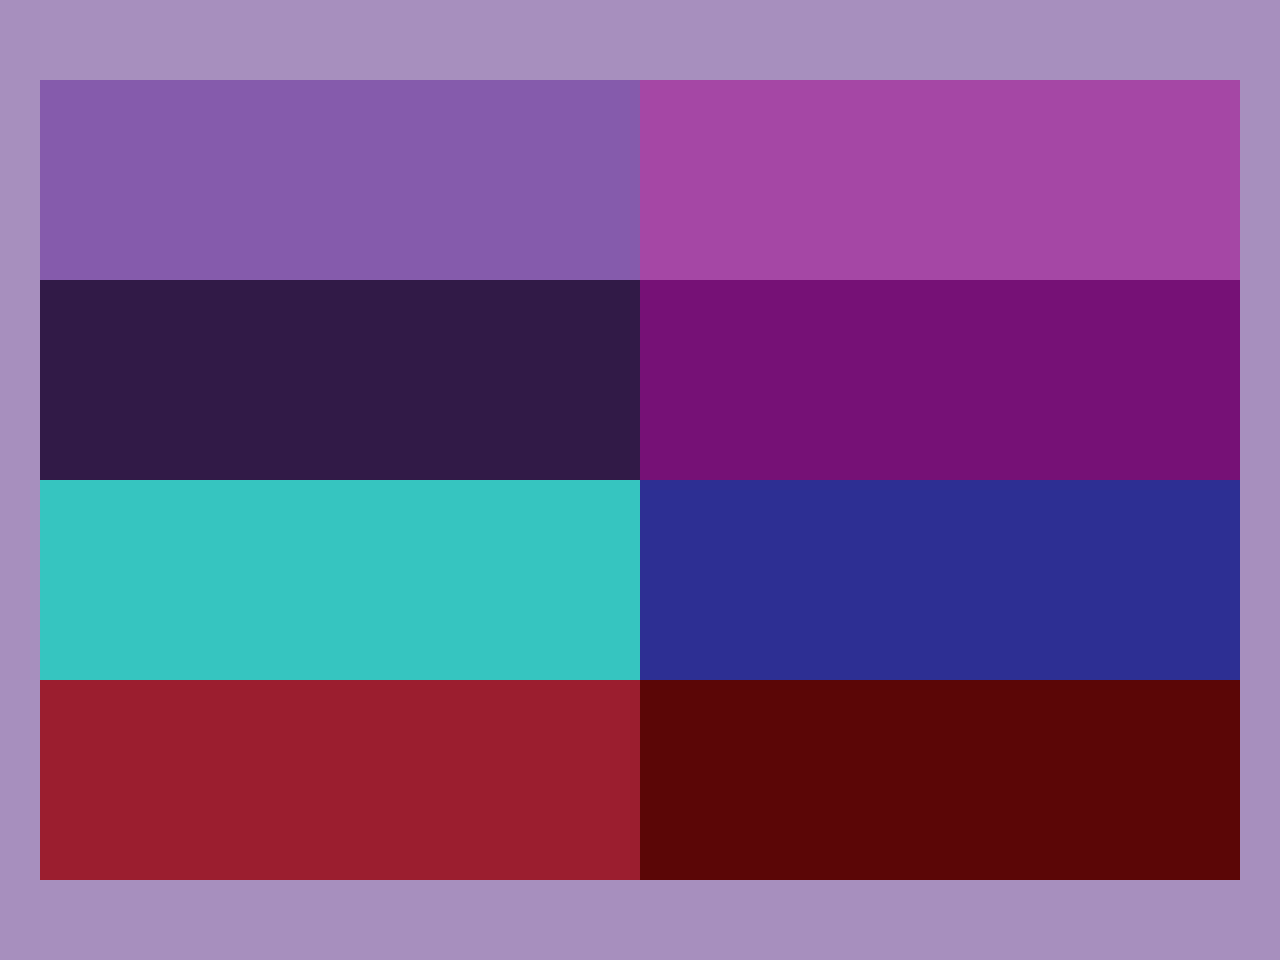
==== Gym.html @ df97129e "initial stage 0" ====
<!DOCTYPE html>
<html lang="en">
<head>
  <meta charset="UTF-8">
  <meta name="viewport" content="width=device-width, initial-scale=1.0">
  <title>Project</title>
  <link rel="stylesheet" href="gym.css">
</head>
<body>
  <section class="container">
    <section class="box_container">
      <div class="box box1"></div>
      <div class="box box2"></div>
    </section>

     <section class="box_container">
      <div class="box box3"></div>
      <div class="box box4"></div>                       
    </section>
     
     <section class="box_container">
      <div class="box box5"></div>
      <div class="box box6"></div>
    </section>
     
     <section class="box_container">
      <div class="box box7"></div>
      <div class="box box8"></div>
    </section>


    
  </section>
</body>
</html>
---- gym.css ----
*{
  margin: 0;
  padding: 0;
  box-sizing: border-box;
}

body{
  background-color: rgb(167, 143, 190);
}

.container{
  max-width: 1200px;
  height: 800px;
  background-color: black;
  margin: 80px auto;
}

.box{
  height: 200px;
  width: 100%;
  background-color: white; 
}

.box_container{
  display: flex;
}

.box1{
  background-color: rgb(133, 91, 172);
}

.box2{
  background-color: rgb(165, 71, 165);
}

.box3{
  background-color: rgb(49, 26, 71);
}

.box4{
  background-color: rgb(118, 17, 118);
}

.box5{
  background-color: rgb(54, 197, 192);
}

.box6{
  background-color: rgb(45, 47, 147);
}

.box7{
  background-color: rgb(155, 30, 47);
}

.box8{
  background-color: rgb(91, 6, 6);
}
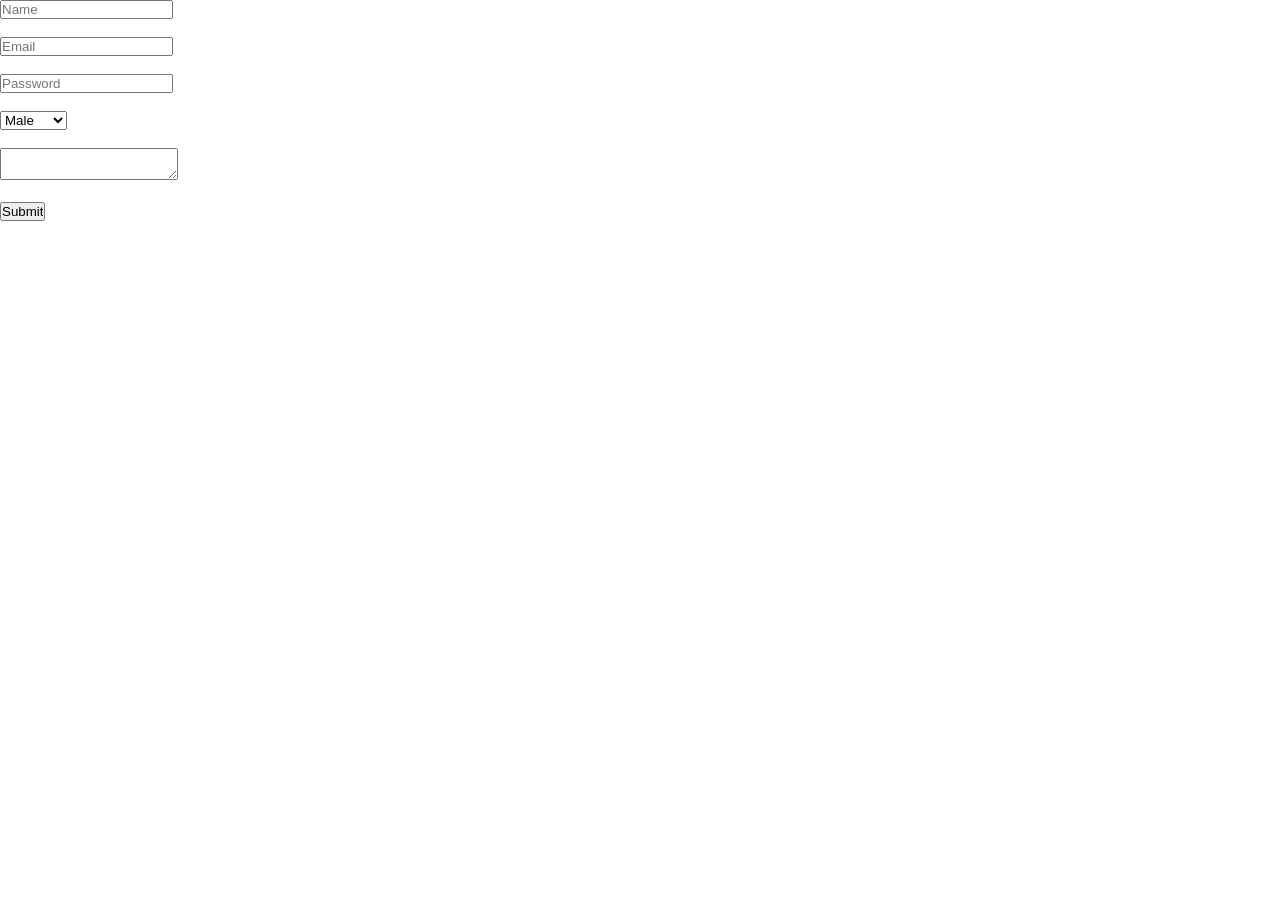
==== commit ba27abe0: "RIP" ====
--- a/Gym.html
+++ b/Gym.html
@@ -3,33 +3,47 @@
 <head>
   <meta charset="UTF-8">
   <meta name="viewport" content="width=device-width, initial-scale=1.0">
-  <title>Project</title>
-  <link rel="stylesheet" href="gym.css">
+  <title>Document</title>
 </head>
+<style>
+  *{
+    margin: 0;
+    padding: 0;
+    box-sizing: border-box;
+  }
+  small{
+    color: red;
+    font-size: 20px;
+  }
+  #hide{
+    display: none;
+  }
+</style>
 <body>
-  <section class="container">
-    <section class="box_container">
-      <div class="box box1"></div>
-      <div class="box box2"></div>
-    </section>
+  <form>
+    <input  required type="text" id="name" placeholder="Name">
+    <div id="hide">
+      <br>
+          <small>Your name should be greater than 2 characters</small>
 
-     <section class="box_container">
-      <div class="box box3"></div>
-      <div class="box box4"></div>                       
-    </section>
-     
-     <section class="box_container">
-      <div class="box box5"></div>
-      <div class="box box6"></div>
-    </section>
-     
-     <section class="box_container">
-      <div class="box box7"></div>
-      <div class="box box8"></div>
-    </section>
+    </div>
+    <br><br>
+    <input type="email" placeholder="Email">
+    <br><br>
+    <input type="password" placeholder="Password">
+    <br><br>
+    <select>
+      <option value="male">Male</option>
+      <option value="female">Female</option>
+    </select>
+    <br><br>
+    <textarea placeholder="Tell us about yourself">
+    </textarea>
+    <br><br>
+    <input type="submit" value="Submit">
+  </form>
 
 
-    
-  </section>
+  <script src="main.js"></script>
 </body>
 </html>
